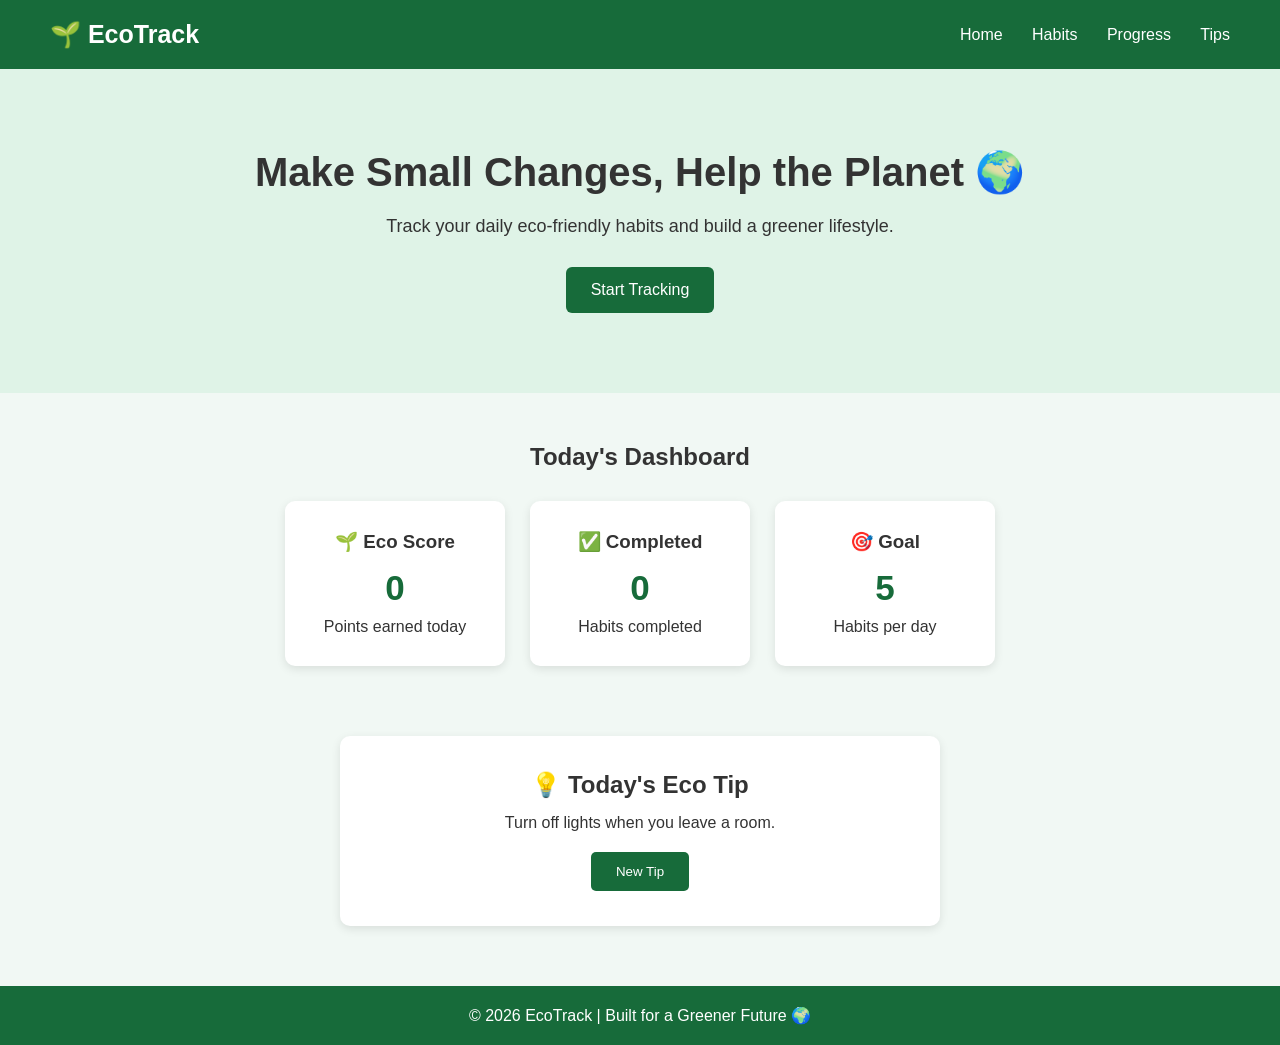
==== index.html @ 4caf5494 "Initial EcoTrack Project" ====
<!DOCTYPE html>
<html lang="en">
<head>
    <meta charset="UTF-8">
    <meta name="viewport" content="width=device-width, initial-scale=1.0">

    <title>EcoTrack - Eco Habit Tracker</title>

    <link rel="stylesheet" href="css/style.css">
</head>

<body>

    <!-- Navigation Bar -->
    <nav>
        <h2>🌱 EcoTrack</h2>

        <div>
            <a href="index.html">Home</a>
            <a href="habits.html">Habits</a>
            <a href="progress.html">Progress</a>
            <a href="tips.html">Tips</a>
        </div>
    </nav>


    <!-- Main Section -->
    <main>

        <section class="hero">

            <h1>Make Small Changes, Help the Planet 🌍</h1>

            <p>
                Track your daily eco-friendly habits and build a greener lifestyle.
            </p>

            <a href="habits.html" class="button">
                Start Tracking
            </a>

        </section>


        <!-- Dashboard -->
        <section class="dashboard">

            <h2>Today's Dashboard</h2>

            <div class="cards">

                <div class="card">
                    <h3>🌱 Eco Score</h3>
                    <p id="score">0</p>
                    <span>Points earned today</span>
                </div>

                <div class="card">
                    <h3>✅ Completed</h3>
                    <p id="completed">0</p>
                    <span>Habits completed</span>
                </div>

                <div class="card">
                    <h3>🎯 Goal</h3>
                    <p>5</p>
                    <span>Habits per day</span>
                </div>

            </div>

        </section>


        <!-- Eco Tip -->
        <section class="tip-box">

            <h2>💡 Today's Eco Tip</h2>

            <p id="ecoTip">
                Turn off lights when you leave a room.
            </p>

            <button onclick="newTip()">
                New Tip
            </button>

        </section>

    </main>


    <!-- Footer -->
    <footer>

        <p>© 2026 EcoTrack | Built for a Greener Future 🌍</p>

    </footer>


    <script src="js/app.js"></script>

</body>
</html>
---- css/style.css ----
* {
    margin: 0;
    padding: 0;
    box-sizing: border-box;
}

body {
    font-family: Arial, sans-serif;
    background-color: #f1f8f4;
    color: #333;
}

/* Navigation */

nav {
    background-color: #176b3a;
    color: white;

    display: flex;
    justify-content: space-between;
    align-items: center;

    padding: 20px 50px;
}

nav h2 {
    font-size: 25px;
}

nav a {
    color: white;
    text-decoration: none;
    margin-left: 25px;
}

nav a:hover {
    text-decoration: underline;
}


/* Hero */

.hero {
    text-align: center;
    padding: 80px 20px;
    background-color: #dff3e7;
}

.hero h1 {
    font-size: 40px;
    margin-bottom: 20px;
}

.hero p {
    font-size: 18px;
    margin-bottom: 30px;
}

.button {
    display: inline-block;

    background-color: #176b3a;
    color: white;

    padding: 14px 25px;
    border-radius: 6px;

    text-decoration: none;
}

.button:hover {
    background-color: #0e4d29;
}


/* Dashboard */

.dashboard {
    padding: 50px;
    text-align: center;
}

.dashboard h2 {
    margin-bottom: 30px;
}

.cards {
    display: flex;
    justify-content: center;
    gap: 25px;
}

.card {
    background-color: white;

    width: 220px;
    padding: 30px;

    border-radius: 10px;

    box-shadow: 0 3px 10px rgba(0, 0, 0, 0.1);
}

.card h3 {
    margin-bottom: 15px;
}

.card p {
    font-size: 35px;
    font-weight: bold;
    color: #176b3a;

    margin-bottom: 10px;
}


/* Tip */

.tip-box {
    text-align: center;

    background-color: white;

    width: 600px;
    max-width: 90%;

    margin: 20px auto 60px;

    padding: 35px;

    border-radius: 10px;

    box-shadow: 0 3px 10px rgba(0, 0, 0, 0.1);
}

.tip-box h2 {
    margin-bottom: 15px;
}

.tip-box p {
    margin-bottom: 20px;
}

.tip-box button {
    background-color: #176b3a;
    color: white;

    border: none;

    padding: 12px 25px;

    border-radius: 5px;

    cursor: pointer;
}


/* Footer */

footer {
    background-color: #176b3a;
    color: white;

    text-align: center;

    padding: 20px;
}
.card button {
    background-color: #176b3a;
    color: white;

    border: none;

    padding: 10px 20px;

    border-radius: 5px;

    cursor: pointer;

    margin-top: 15px;
}

.card button:hover {
    background-color: #0e4d29;
}

.card button:disabled {
    background-color: #777;
    cursor: not-allowed;
}
/* Progress */

.progress-container {
    text-align: left;
    margin-top: 25px;
}

.progress-container p {
    margin-top: 15px;
    margin-bottom: 5px;
}

.progress-bar {
    width: 100%;
    height: 20px;
    background-color: #ddd;
    border-radius: 10px;
    overflow: hidden;
}

.progress {
    height: 100%;
    background-color: #176b3a;
}

.monday {
    width: 80%;
}

.tuesday {
    width: 60%;
}

.wednesday {
    width: 90%;
}

.thursday {
    width: 50%;
}

.friday {
    width: 75%;
}

.saturday {
    width: 85%;
}

.sunday {
    width: 65%;
}
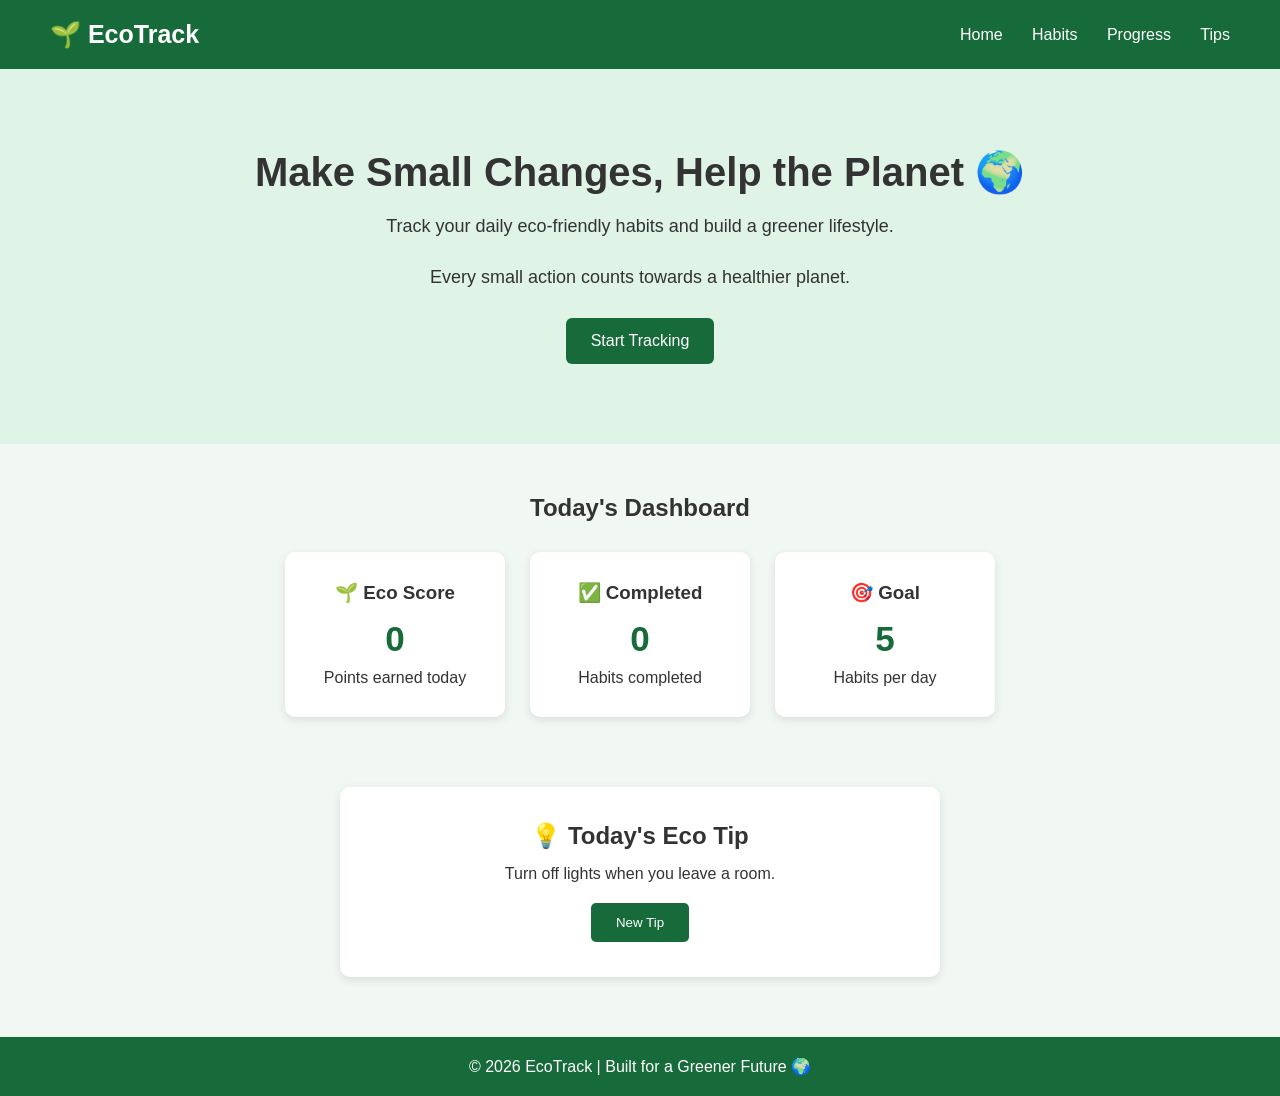
==== commit e9cbbafd: "Add eco-friendly message to home page" ====
--- a/index.html
+++ b/index.html
@@ -33,6 +33,10 @@
 
             <p>
                 Track your daily eco-friendly habits and build a greener lifestyle.
+            </p>
+
+            <p>
+               Every small action counts towards a healthier planet.
             </p>
 
             <a href="habits.html" class="button">
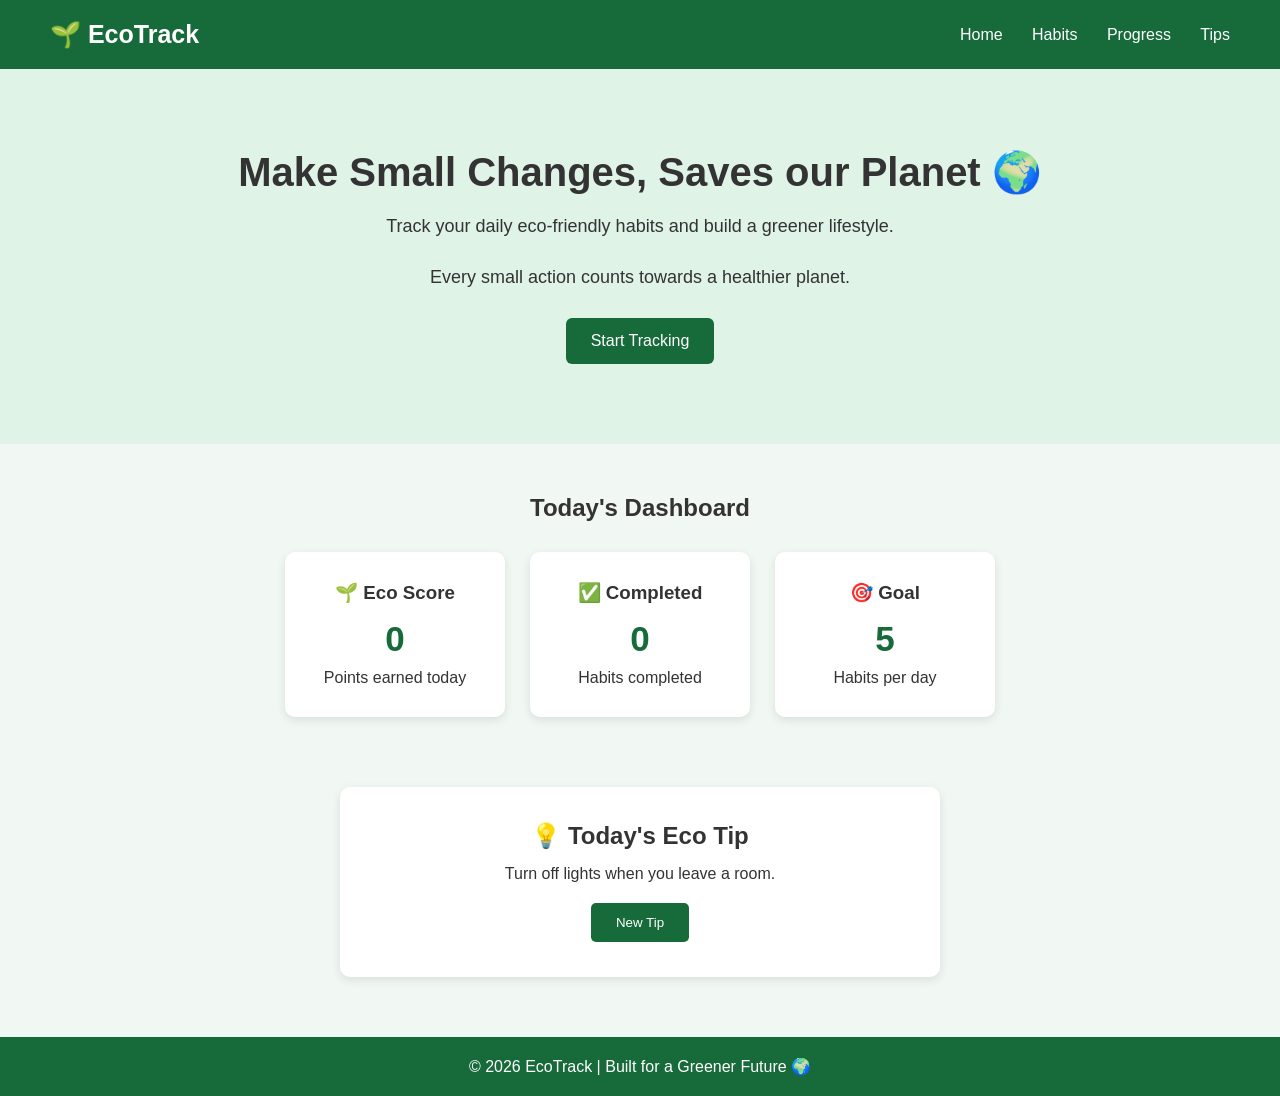
==== commit 6f48bd47: "update home page heading" ====
--- a/index.html
+++ b/index.html
@@ -29,7 +29,7 @@
 
         <section class="hero">
 
-            <h1>Make Small Changes, Help the Planet 🌍</h1>
+            <h1>Make Small Changes, Saves our Planet 🌍</h1>
 
             <p>
                 Track your daily eco-friendly habits and build a greener lifestyle.
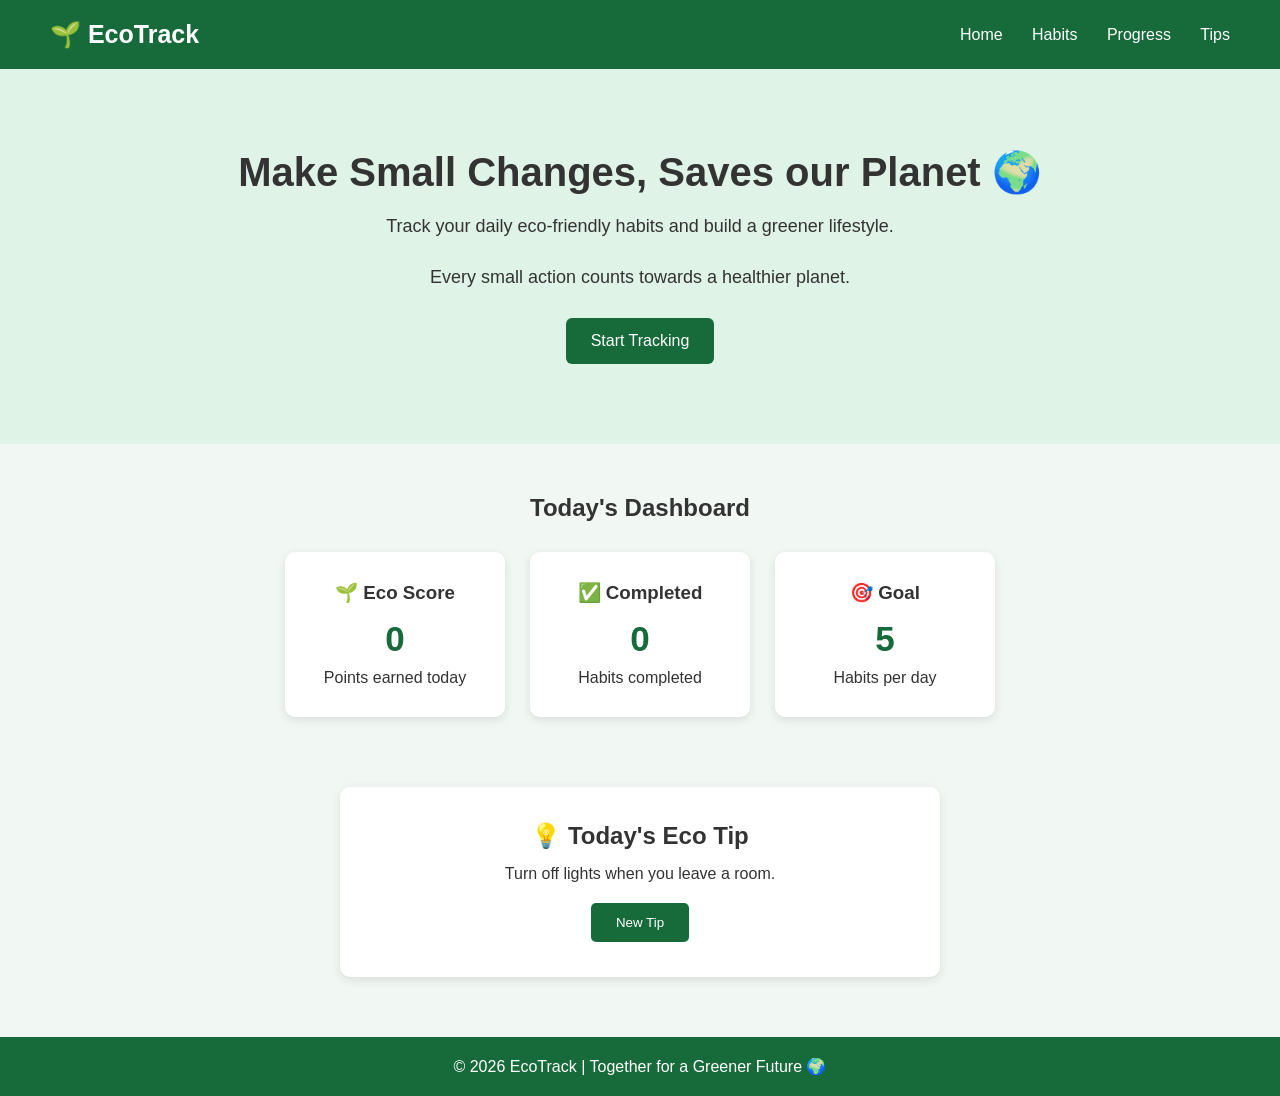
==== commit dfb88104: "update footer message" ====
--- a/index.html
+++ b/index.html
@@ -97,7 +97,7 @@
     <!-- Footer -->
     <footer>
 
-        <p>© 2026 EcoTrack | Built for a Greener Future 🌍</p>
+        <p>© 2026 EcoTrack | Together for a Greener Future 🌍</p>
 
     </footer>
 
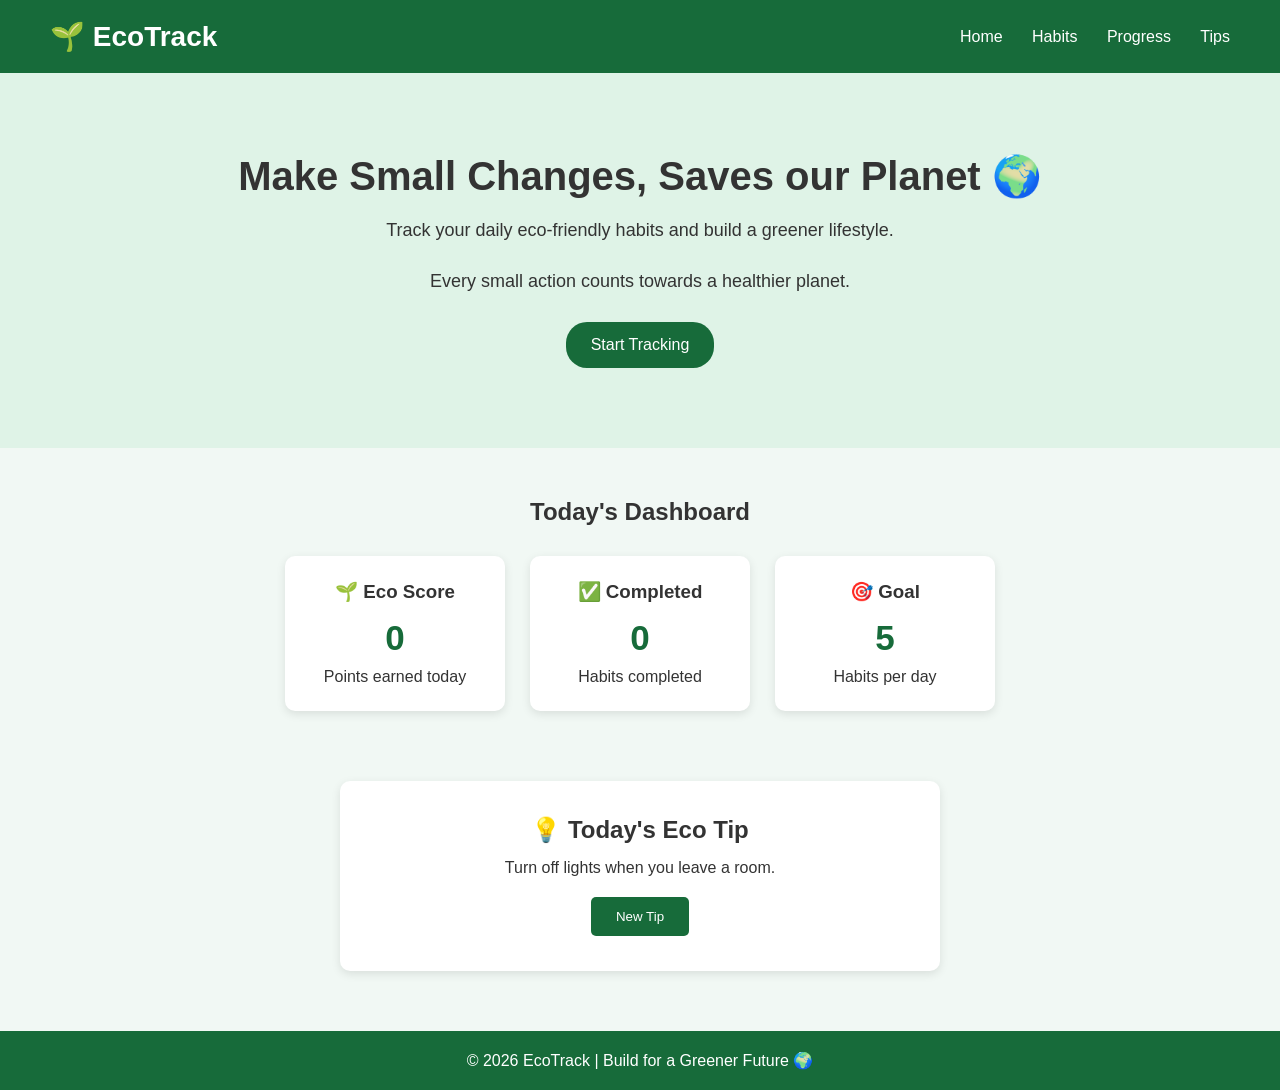
==== commit ab2cdf1d: "updated footer" ====
--- a/index.html
+++ b/index.html
@@ -97,7 +97,7 @@
     <!-- Footer -->
     <footer>
 
-        <p>© 2026 EcoTrack | Together for a Greener Future 🌍</p>
+        <p>© 2026 EcoTrack | Build for a Greener Future 🌍</p>
 
     </footer>
 
--- a/css/style.css
+++ b/css/style.css
@@ -24,7 +24,7 @@
 }
 
 nav h2 {
-    font-size: 25px;
+    font-size: 28px;
 }
 
 nav a {
@@ -63,7 +63,7 @@
     color: white;
 
     padding: 14px 25px;
-    border-radius: 6px;
+    border-radius: 21px;
 
     text-decoration: none;
 }
@@ -94,7 +94,7 @@
     background-color: white;
 
     width: 220px;
-    padding: 30px;
+    padding: 25px;
 
     border-radius: 10px;
 
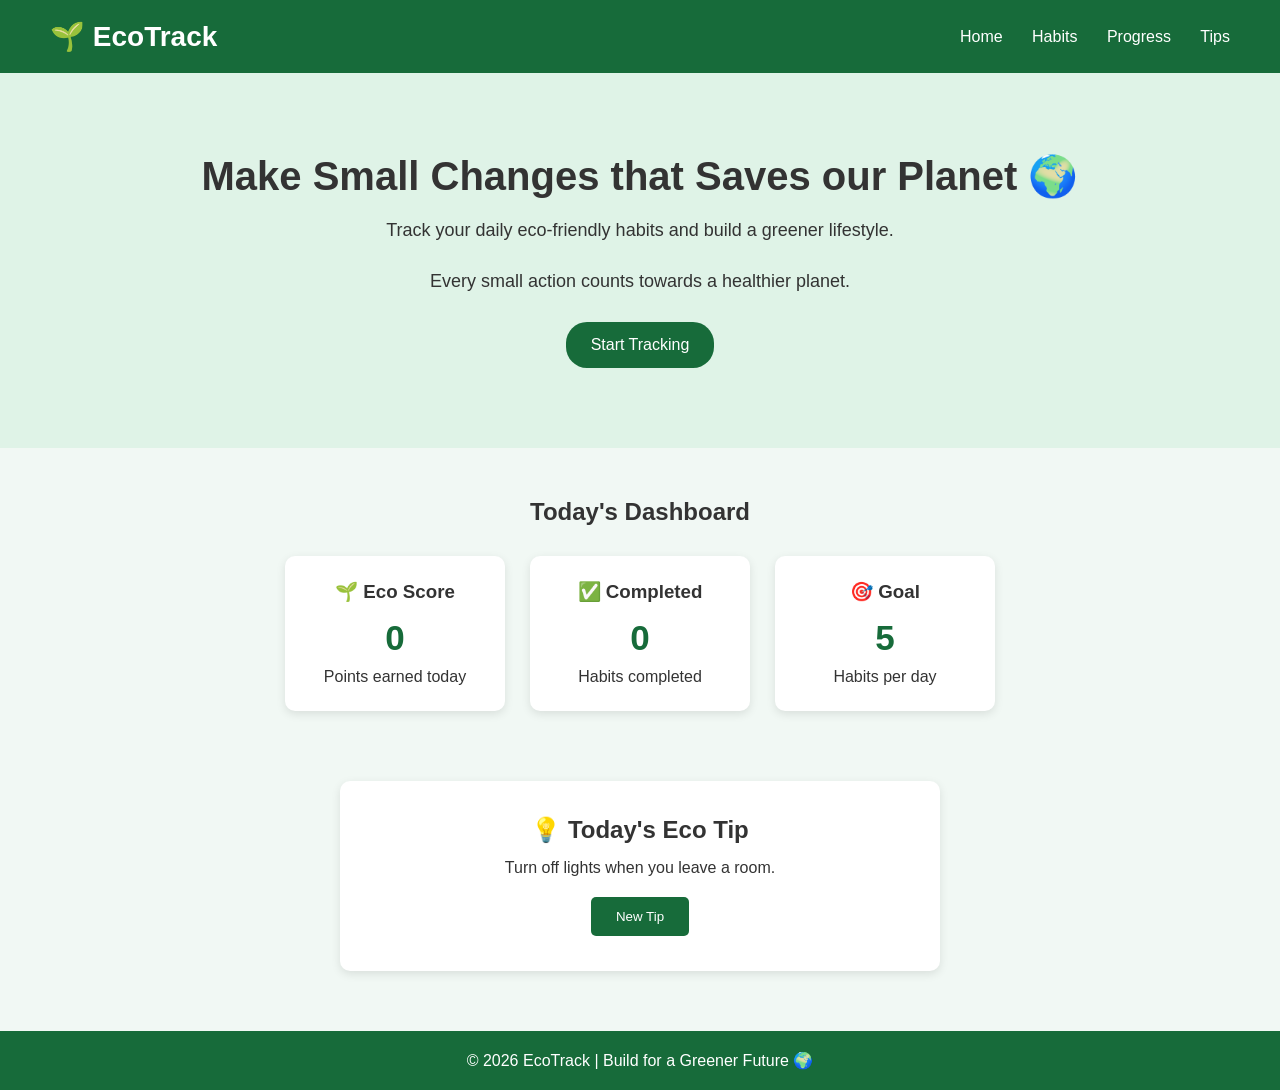
==== commit 48abbea9: "h1 changed" ====
--- a/index.html
+++ b/index.html
@@ -29,7 +29,7 @@
 
         <section class="hero">
 
-            <h1>Make Small Changes, Saves our Planet 🌍</h1>
+            <h1>Make Small Changes that Saves our Planet 🌍</h1>
 
             <p>
                 Track your daily eco-friendly habits and build a greener lifestyle.
